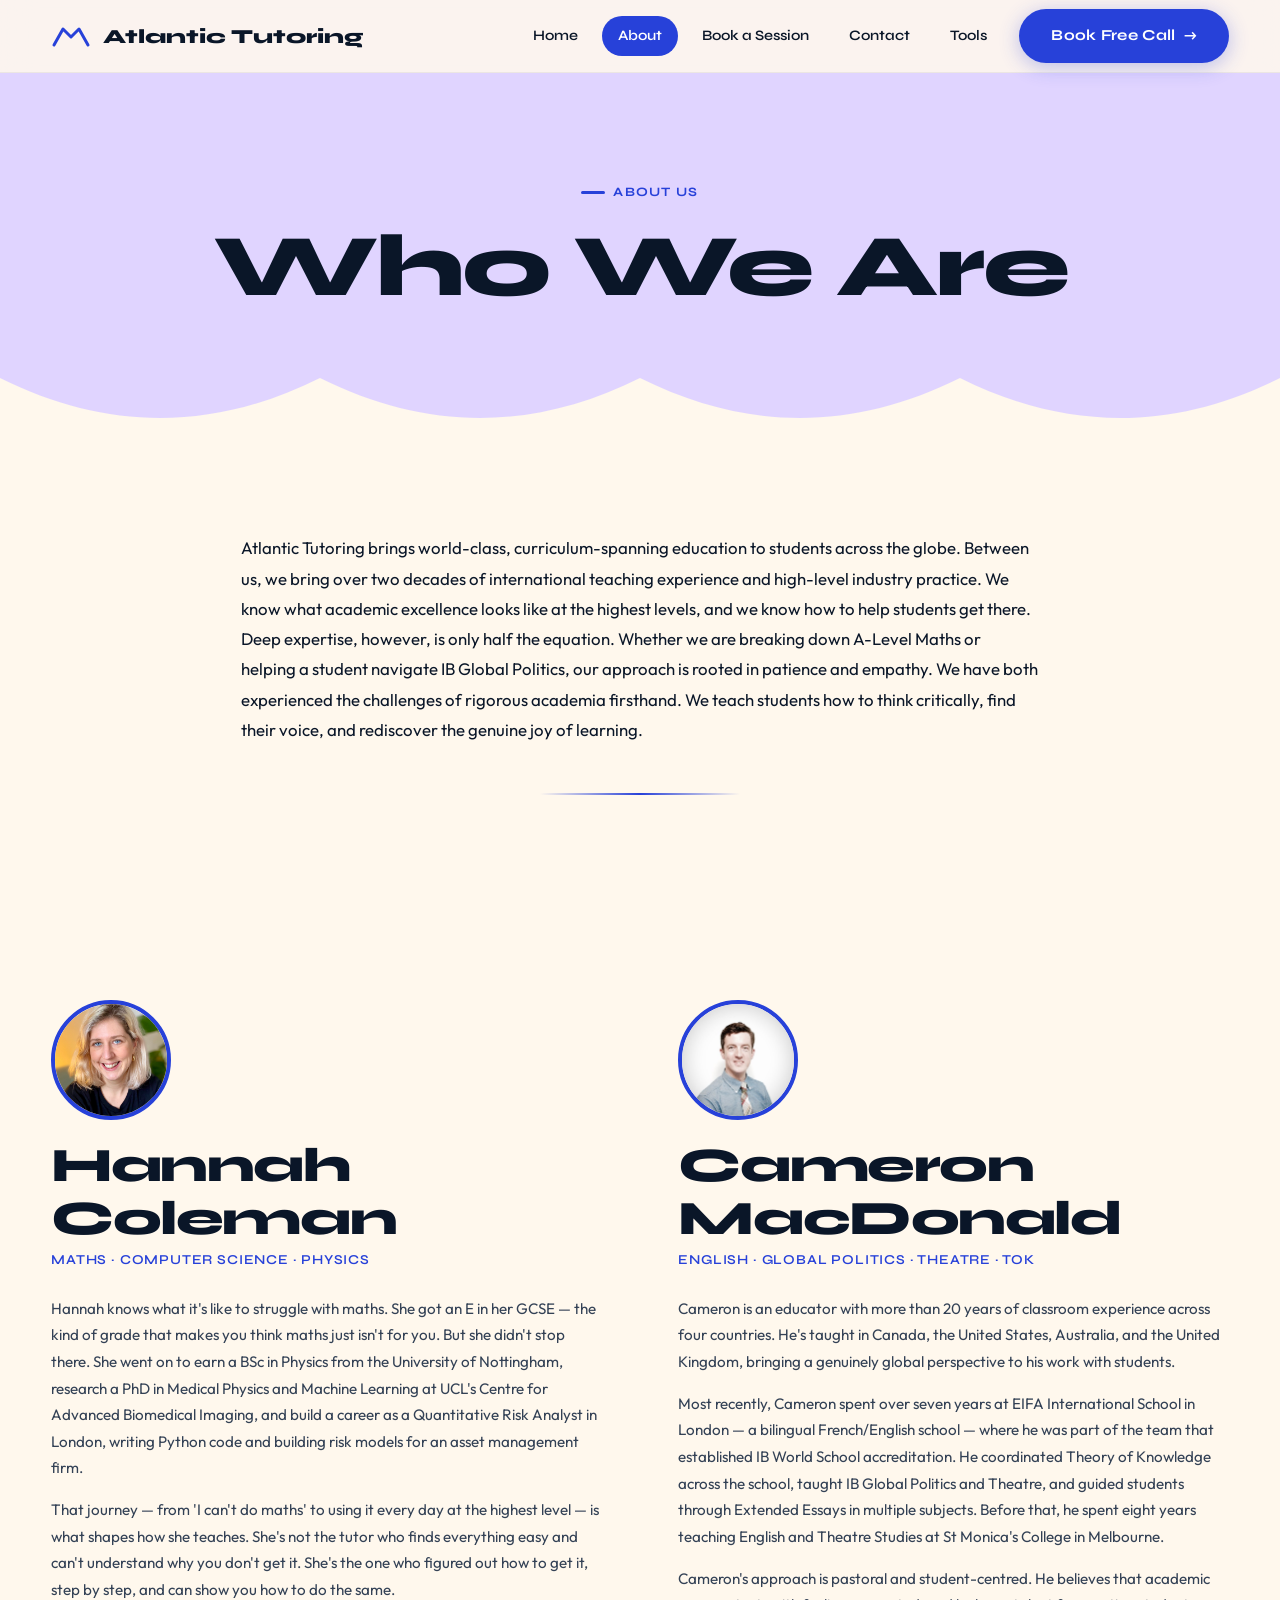
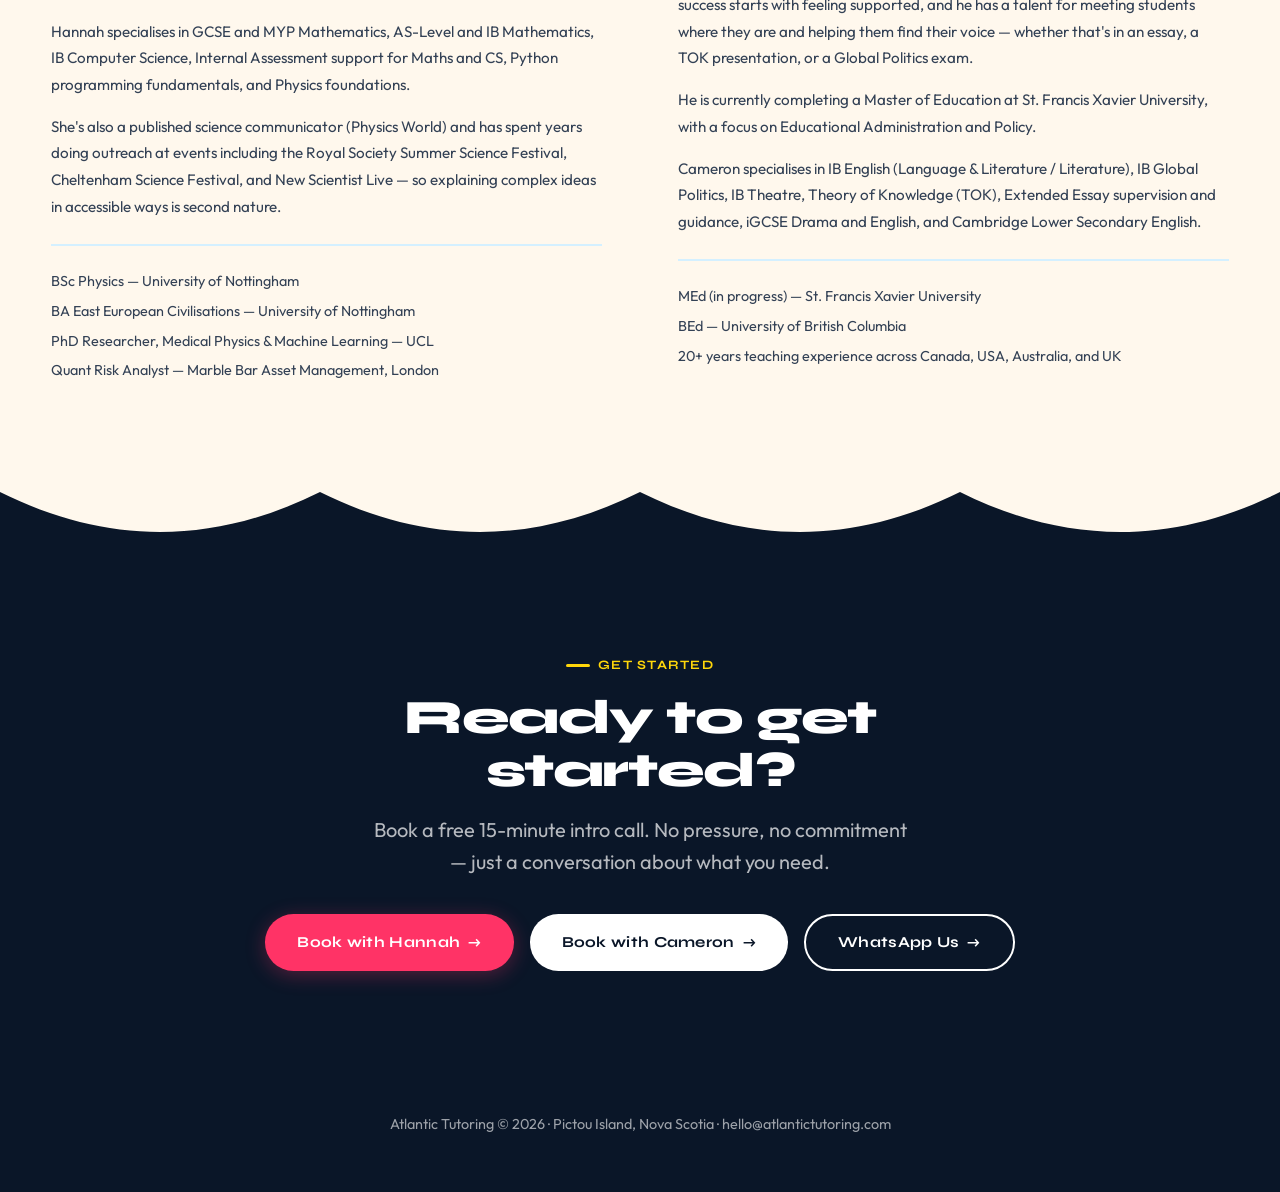
==== about.html @ c08fb4fa "Initial commit: Atlantic Tutoring website with fluid swoosh hero design" ====
<!DOCTYPE html>
<html lang="en">
<head>
    <meta charset="UTF-8">
    <meta name="viewport" content="width=device-width, initial-scale=1.0">
    <title>About Us - Atlantic Tutoring</title>
    <meta name="description" content="Learn about Hannah and Cameron, expert tutors in maths, sciences, humanities, and IB programmes.">
    <link rel="icon" type="image/svg+xml" href="img/favicon.svg">
    <link rel="preconnect" href="https://fonts.googleapis.com">
    <link href="https://fonts.googleapis.com/css2?family=Syne:wght@400;600;700;800&family=Outfit:wght@300;400;500;600&display=swap" rel="stylesheet">
    <link rel="stylesheet" href="css/style.css">
</head>
<body>

<!-- NAV -->
<nav class="site-nav">
    <div class="nav-inner">
        <a href="index.html" class="nav-logo">
            <svg width="40" height="24" viewBox="0 0 80 44" fill="none"><path d="M6 40 L24 8 L40 24 L56 8 L74 40" stroke="currentColor" stroke-width="6" stroke-linecap="round" stroke-linejoin="round" fill="none"/></svg>
            Atlantic Tutoring
        </a>
        <div class="nav-links">
            <a href="index.html" class="nav-link">Home</a>
            <a href="about.html" class="nav-link active">About</a>
            <a href="book.html" class="nav-link">Book a Session</a>
            <a href="contact.html" class="nav-link">Contact</a>
            <a href="tools.html" class="nav-link">Tools</a>
            <a href="book.html" class="btn btn-primary btn-arrow nav-cta">Book Free Call</a>
        </div>
    </div>
</nav>

<!-- PAGE HEADER -->
<header class="page-header bg-lavender">
    <span class="section-badge">About Us</span>
    <h1 class="h-display">Who We Are</h1>
</header>

<!-- SCALLOP -->
<div class="scallop-divider" style="background:var(--lavender);">
    <svg viewBox="0 0 1440 60" preserveAspectRatio="none"><path d="M0,0 C120,60 240,60 360,0 C480,60 600,60 720,0 C840,60 960,60 1080,0 C1200,60 1320,60 1440,0 L1440,60 L0,60 Z" fill="#FFF8ED"/></svg>
</div>

<!-- APPROACH TEXT -->
<section class="bg-cream section-pad">
    <div class="container-narrow reveal revealed">
        <div class="approach-text">
            <p>Atlantic Tutoring brings world-class, curriculum-spanning education to students across the globe. Between us, we bring over two decades of international teaching experience and high-level industry practice. We know what academic excellence looks like at the highest levels, and we know how to help students get there. Deep expertise, however, is only half the equation. Whether we are breaking down A-Level Maths or helping a student navigate IB Global Politics, our approach is rooted in patience and empathy. We have both experienced the challenges of rigorous academia firsthand. We teach students how to think critically, find their voice, and rediscover the genuine joy of learning.</p>
        </div>
        <div class="divider-line"></div>
    </div>
</section>

<!-- BIO GRID -->
<section class="bg-cream section-pad">
    <div class="container-wide">
        <div class="bio-grid">
            <!-- Hannah's Full Bio -->
            <div class="bio-section reveal revealed">
                <img src="img/hannah.jpg" alt="Hannah Coleman - STEM tutor with expertise in maths, computer science, and physics" class="bio-portrait">
                <h2 class="bio-name">Hannah Coleman</h2>
                <p class="bio-subjects">Maths · Computer Science · Physics</p>
                
                <div class="bio-content">
                    <p>Hannah knows what it's like to struggle with maths. She got an E in her GCSE — the kind of grade that makes you think maths just isn't for you. But she didn't stop there. She went on to earn a BSc in Physics from the University of Nottingham, research a PhD in Medical Physics and Machine Learning at UCL's Centre for Advanced Biomedical Imaging, and build a career as a Quantitative Risk Analyst in London, writing Python code and building risk models for an asset management firm.</p>
                    
                    <p>That journey — from 'I can't do maths' to using it every day at the highest level — is what shapes how she teaches. She's not the tutor who finds everything easy and can't understand why you don't get it. She's the one who figured out how to get it, step by step, and can show you how to do the same.</p>
                    
                    <p>Hannah specialises in GCSE and MYP Mathematics, AS-Level and IB Mathematics, IB Computer Science, Internal Assessment support for Maths and CS, Python programming fundamentals, and Physics foundations.</p>
                    
                    <p>She's also a published science communicator (Physics World) and has spent years doing outreach at events including the Royal Society Summer Science Festival, Cheltenham Science Festival, and New Scientist Live — so explaining complex ideas in accessible ways is second nature.</p>
                </div>
                
                <div class="qualifications">
                    <p>BSc Physics — University of Nottingham</p>
                    <p>BA East European Civilisations — University of Nottingham</p>
                    <p>PhD Researcher, Medical Physics & Machine Learning — UCL</p>
                    <p>Quant Risk Analyst — Marble Bar Asset Management, London</p>
                </div>
            </div>

            <!-- Cameron's Full Bio -->
            <div class="bio-section reveal revealed">
                <img src="img/cameron.jpg" alt="Cameron MacDonald - Humanities tutor specializing in English, global politics, and TOK" class="bio-portrait">
                <h2 class="bio-name">Cameron MacDonald</h2>
                <p class="bio-subjects">English · Global Politics · Theatre · TOK</p>
                
                <div class="bio-content">
                    <p>Cameron is an educator with more than 20 years of classroom experience across four countries. He's taught in Canada, the United States, Australia, and the United Kingdom, bringing a genuinely global perspective to his work with students.</p>
                    
                    <p>Most recently, Cameron spent over seven years at EIFA International School in London — a bilingual French/English school — where he was part of the team that established IB World School accreditation. He coordinated Theory of Knowledge across the school, taught IB Global Politics and Theatre, and guided students through Extended Essays in multiple subjects. Before that, he spent eight years teaching English and Theatre Studies at St Monica's College in Melbourne.</p>
                    
                    <p>Cameron's approach is pastoral and student-centred. He believes that academic success starts with feeling supported, and he has a talent for meeting students where they are and helping them find their voice — whether that's in an essay, a TOK presentation, or a Global Politics exam.</p>
                    
                    <p>He is currently completing a Master of Education at St. Francis Xavier University, with a focus on Educational Administration and Policy.</p>
                    
                    <p>Cameron specialises in IB English (Language & Literature / Literature), IB Global Politics, IB Theatre, Theory of Knowledge (TOK), Extended Essay supervision and guidance, iGCSE Drama and English, and Cambridge Lower Secondary English.</p>
                </div>
                
                <div class="qualifications">
                    <p>MEd (in progress) — St. Francis Xavier University</p>
                    <p>BEd — University of British Columbia</p>
                    <p>20+ years teaching experience across Canada, USA, Australia, and UK</p>
                </div>
            </div>
        </div>
    </div>
</section>

<!-- SCALLOP -->
<div class="scallop-divider" style="background:var(--cream);">
    <svg viewBox="0 0 1440 60" preserveAspectRatio="none"><path d="M0,0 C120,60 240,60 360,0 C480,60 600,60 720,0 C840,60 960,60 1080,0 C1200,60 1320,60 1440,0 L1440,60 L0,60 Z" fill="#0A1628"/></svg>
</div>

<!-- CTA -->
<section class="cta-block bg-navy">
    <div class="reveal revealed">
        <span class="section-badge">Get Started</span>
        <h2>Ready to get started?</h2>
        <p class="subtitle" style="color:rgba(255,255,255,0.7);">Book a free 15-minute intro call. No pressure, no commitment — just a conversation about what you need.</p>
        <div class="cta-buttons">
            <a href="book.html" class="btn btn-accent btn-arrow">Book with Hannah</a>
            <a href="book.html" class="btn btn-white btn-arrow">Book with Cameron</a>
            <a href="contact.html" class="btn btn-outline btn-arrow" style="color:var(--white);border-color:var(--white);">WhatsApp Us</a>
        </div>
    </div>
</section>

<!-- FOOTER -->
<footer class="site-footer">
    <p>Atlantic Tutoring &copy; 2026 · Pictou Island, Nova Scotia · hello@atlantictutoring.com</p>
</footer>

<script src="js/main.js"></script>
</body>
</html>
---- css/style.css ----
:root {
  --navy:#0A1628;--deep-blue:#162452;--electric:#2741D9;--ocean:#1B65A6;--cyan:#00B4D8;--sky:#7EC8E3;--ice:#D4F0FF;
  --pink:#FF3366;--yellow:#FFD60A;--lavender:#E0D4FF;--mint:#C2F5E9;
  --cream:#FFF8ED;--white:#FFFFFF;--text:#0A1628;--text-mid:#334155;--text-light:#64748B;
  --section-pad:clamp(60px,8vw,120px);--gutter:clamp(20px,4vw,60px);
  --ease-out:cubic-bezier(0.22,1,0.36,1);
}
*,*::before,*::after{margin:0;padding:0;box-sizing:border-box}
html{scroll-behavior:smooth}
body{font-family:'Outfit',system-ui,sans-serif;font-size:17px;line-height:1.65;color:var(--text);background:var(--cream);-webkit-font-smoothing:antialiased;overflow-x:hidden}
img{max-width:100%;height:auto;display:block}
a{color:inherit;text-decoration:none}
button{font:inherit;cursor:pointer;border:none;background:none}

h1,h2,h3,h4{font-family:'Syne',sans-serif;font-weight:800;line-height:1.1;letter-spacing:-0.03em;color:var(--text)}
.h-display{font-size:clamp(2.8rem,7vw,5.5rem)}
h1,.h1{font-size:clamp(2.2rem,5vw,4rem)}
h2,.h2{font-size:clamp(1.8rem,4vw,3rem)}
h3,.h3{font-size:clamp(1.3rem,2.5vw,1.8rem)}
p{margin-bottom:1em}
.subtitle{font-size:clamp(1rem,1.8vw,1.25rem);color:var(--text-mid);line-height:1.6}

.container-wide{width:100%;max-width:1400px;margin:0 auto;padding-left:var(--gutter);padding-right:var(--gutter)}
.container-narrow{width:100%;max-width:900px;margin:0 auto;padding-left:var(--gutter);padding-right:var(--gutter)}
.section-pad{padding-top:var(--section-pad);padding-bottom:var(--section-pad)}

.btn{display:inline-flex;align-items:center;gap:8px;padding:14px 32px;font-family:'Syne',sans-serif;font-weight:700;font-size:0.95rem;letter-spacing:0.02em;border-radius:50px;transition:all 0.35s var(--ease-out);text-decoration:none;white-space:nowrap}
.btn-primary{background:var(--electric);color:var(--white);box-shadow:0 4px 20px rgba(39,65,217,0.3)}
.btn-primary:hover{background:var(--deep-blue);transform:translateY(-2px);box-shadow:0 8px 30px rgba(39,65,217,0.4)}
.btn-accent{background:var(--pink);color:var(--white);box-shadow:0 4px 20px rgba(255,51,102,0.3)}
.btn-accent:hover{background:#e6004d;transform:translateY(-2px)}
.btn-outline{background:transparent;color:var(--electric);border:2.5px solid var(--electric)}
.btn-outline:hover{background:var(--electric);color:var(--white)}
.btn-dark{background:var(--navy);color:var(--white)}
.btn-white{background:var(--white);color:var(--navy)}
.btn-white:hover{background:var(--cream);transform:translateY(-2px)}
.btn-arrow::after{content:'→';transition:transform 0.3s var(--ease-out)}
.btn-arrow:hover::after{transform:translateX(4px)}

/* Nav */
.site-nav{position:fixed;top:0;left:0;right:0;z-index:1000;background:rgba(255,248,237,0.85);backdrop-filter:blur(16px);-webkit-backdrop-filter:blur(16px);border-bottom:1px solid rgba(10,22,40,0.06);transition:transform 0.4s var(--ease-out),box-shadow 0.3s}
.site-nav.nav-hidden{transform:translateY(-100%)}
.site-nav.nav-scrolled{box-shadow:0 4px 30px rgba(0,0,0,0.08)}
.nav-inner{display:flex;align-items:center;justify-content:space-between;height:72px;max-width:1400px;margin:0 auto;padding:0 var(--gutter)}
.nav-logo{display:flex;align-items:center;gap:12px;font-family:'Syne',sans-serif;font-weight:800;font-size:1.25rem;color:var(--navy)}
.nav-logo svg{color:var(--electric)}
.nav-links{display:flex;align-items:center;gap:8px}
.nav-link{font-family:'Syne',sans-serif;font-weight:600;font-size:0.9rem;padding:8px 16px;border-radius:50px;transition:all 0.25s;color:var(--navy)}
.nav-link:hover{background:var(--ice);color:var(--electric)}
.nav-link.active{background:var(--electric);color:var(--white)}
.nav-cta{margin-left:8px}
.hamburger{display:none;flex-direction:column;gap:5px;width:28px;padding:4px 0;z-index:1001}
.hamburger span{display:block;height:2.5px;background:var(--navy);border-radius:2px;transition:all 0.3s var(--ease-out);transform-origin:center}

/* Hero */
.hero{position:relative;min-height:100vh;display:flex;align-items:center;padding-top:72px;overflow:hidden}
.hero-bg{position:absolute;inset:0;background:var(--cream);z-index:0}
.hero-content{position:relative;z-index:1;display:grid;grid-template-columns:1fr 1fr;gap:clamp(40px,6vw,100px);align-items:center;width:100%;max-width:1400px;margin:0 auto;padding:var(--section-pad) var(--gutter)}
.hero-text h1{margin-bottom:24px}
.hero-text .subtitle{margin-bottom:36px;max-width:540px}
.hero-buttons{display:flex;gap:16px;flex-wrap:wrap}
.hero-visual{position:relative;display:flex;align-items:center;justify-content:center;min-height:400px}
.hero-carton{position:relative;z-index:5;color:var(--navy);filter:drop-shadow(0 20px 50px rgba(10,22,40,0.2));width:clamp(180px,18vw,260px);height:auto}
/* ---- Fluid Swoosh ---- */
.fluid-swoosh {
  position: absolute;
  inset: 0;
  z-index: 1;
  overflow: visible;
  width: 100%;
  height: 100%;
}

.fluid-swoosh svg {
  width: 100%;
  height: 100%;
  position: absolute;
  top: 0;
  left: 0;
}

/* Noise texture overlay for tactile, printed feel */
.fluid-swoosh::after {
  content: '';
  position: absolute;
  inset: 0;
  background: url("data:image/svg+xml,%3Csvg viewBox='0 0 256 256' xmlns='http://www.w3.org/2000/svg'%3E%3Cfilter id='n'%3E%3CfeTurbulence type='fractalNoise' baseFrequency='0.9' numOctaves='4' stitchTiles='stitch'/%3E%3C/filter%3E%3Crect width='100%25' height='100%25' filter='url(%23n)' opacity='0.04'/%3E%3C/svg%3E");
  background-size: 200px;
  pointer-events: none;
  z-index: 2;
  mix-blend-mode: overlay;
}

/* Gentle undulating animations for each ribbon layer */
@keyframes ribbon-drift {
  0%, 100% { transform: translateY(0) rotate(0deg); }
  50%      { transform: translateY(-8px) rotate(0.5deg); }
}

@keyframes ribbon-drift-2 {
  0%, 100% { transform: translateY(0) rotate(0deg); }
  50%      { transform: translateY(6px) rotate(-0.3deg); }
}

@keyframes ribbon-drift-3 {
  0%, 100% { transform: translateY(0) scaleX(1); }
  50%      { transform: translateY(-5px) scaleX(1.01); }
}

.ribbon-layer-1 { animation: ribbon-drift 7s ease-in-out infinite; transform-origin: center; }
.ribbon-layer-2 { animation: ribbon-drift-2 9s ease-in-out infinite; transform-origin: center; }
.ribbon-layer-3 { animation: ribbon-drift-3 6s ease-in-out -2s infinite; transform-origin: center; }
.ribbon-layer-4 { animation: ribbon-drift 11s ease-in-out -3s infinite; transform-origin: center; }

/* Marquee */
.marquee{overflow:hidden;white-space:nowrap;padding:20px 0;border-top:3px solid var(--navy);border-bottom:3px solid var(--navy)}
.marquee-track{display:inline-flex;animation:marquee-scroll 37.5s linear infinite}
.marquee-item{display:inline-flex;align-items:center;gap:24px;padding:0 24px;font-family:'Syne',sans-serif;font-weight:800;font-size:clamp(1rem,2vw,1.4rem);text-transform:uppercase;letter-spacing:0.05em;color:var(--navy)}
.marquee-dot{width:10px;height:10px;border-radius:50%;background:var(--pink);flex-shrink:0}
.marquee-star{font-size:1.2em;color:var(--yellow);flex-shrink:0}
@keyframes marquee-scroll{0%{transform:translateX(0)}100%{transform:translateX(-50%)}}
.marquee--blue{background:var(--electric);border-color:var(--electric)}
.marquee--blue .marquee-item{color:var(--white)}
.marquee--blue .marquee-dot{background:var(--yellow)}
.marquee--pink{background:var(--pink);border-color:var(--pink)}
.marquee--pink .marquee-item{color:var(--white)}
.marquee--pink .marquee-dot{background:var(--yellow)}

/* Backgrounds */
.bg-cream{background:var(--cream)}.bg-white{background:var(--white)}
.bg-navy{background:var(--navy);color:var(--white)}.bg-electric{background:var(--electric);color:var(--white)}
.bg-pink{background:var(--pink);color:var(--white)}.bg-yellow{background:var(--yellow);color:var(--navy)}
.bg-ice{background:var(--ice);color:var(--navy)}.bg-lavender{background:var(--lavender);color:var(--navy)}
.bg-mint{background:var(--mint);color:var(--navy)}
.bg-navy h1,.bg-navy h2,.bg-navy h3,.bg-electric h1,.bg-electric h2,.bg-electric h3,.bg-pink h1,.bg-pink h2,.bg-pink h3{color:var(--white)}
.bg-yellow h1,.bg-yellow h2,.bg-yellow h3{color:var(--navy)}

/* Scallop Divider */
.scallop-divider{width:100%;line-height:0;overflow:hidden}
.scallop-divider svg{width:100%;display:block}

/* Section Badge */
.section-badge{display:inline-flex;align-items:center;gap:8px;font-family:'Syne',sans-serif;font-weight:700;font-size:0.8rem;text-transform:uppercase;letter-spacing:0.1em;color:var(--electric);margin-bottom:16px}
.section-badge::before{content:'';display:inline-block;width:24px;height:3px;background:var(--electric);border-radius:2px}
.bg-navy .section-badge,.bg-electric .section-badge{color:var(--yellow)}
.bg-navy .section-badge::before,.bg-electric .section-badge::before{background:var(--yellow)}
.bg-pink .section-badge{color:var(--yellow)}.bg-pink .section-badge::before{background:var(--yellow)}
.bg-yellow .section-badge{color:var(--navy)}

/* Services */
.services-grid{display:grid;grid-template-columns:repeat(3,1fr);gap:0}
.service-card{padding:clamp(32px,4vw,56px);display:flex;flex-direction:column;align-items:flex-start;transition:transform 0.3s var(--ease-out);position:relative}
.service-card:not(:last-child){border-right:2px solid rgba(10,22,40,0.08)}
.service-icon{width:64px;height:64px;border-radius:16px;display:flex;align-items:center;justify-content:center;margin-bottom:24px;font-size:28px}
.service-icon--blue{background:var(--electric);color:var(--white)}
.service-icon--pink{background:var(--pink);color:var(--white)}
.service-icon--yellow{background:var(--yellow);color:var(--navy)}
.service-card h3{margin-bottom:12px}
.service-card p{color:var(--text-mid);font-size:0.95rem}

/* Tutors */
.tutors-grid{display:grid;grid-template-columns:1fr 1fr;gap:clamp(24px,4vw,48px)}
.tutor-card{background:var(--white);border-radius:24px;padding:clamp(32px,4vw,48px);box-shadow:0 4px 30px rgba(0,0,0,0.06);transition:transform 0.4s var(--ease-out),box-shadow 0.4s var(--ease-out);display:flex;flex-direction:column}
.tutor-card:hover{transform:translateY(-6px);box-shadow:0 12px 50px rgba(0,0,0,0.1)}
.tutor-card-header{display:flex;align-items:center;gap:20px;margin-bottom:20px}
.tutor-portrait{width:80px;height:80px;border-radius:50%;object-fit:cover;border:3px solid var(--electric);background:var(--ice);flex-shrink:0}
.tutor-card-header h3{margin-bottom:4px}
.tutor-subjects{font-family:'Syne',sans-serif;font-weight:600;font-size:0.8rem;text-transform:uppercase;letter-spacing:0.06em;color:var(--electric)}
.tutor-card p{color:var(--text-mid);font-size:0.95rem;flex-grow:1}
.tutor-stats{display:grid;grid-template-columns:1fr 1fr;gap:16px;margin-top:24px;padding-top:24px;border-top:2px solid var(--ice)}
.stat-number{font-family:'Syne',sans-serif;font-weight:800;font-size:1.8rem;color:var(--electric);line-height:1;margin-bottom:4px;display:block}
.stat-label{font-size:0.8rem;color:var(--text-light)}

/* Testimonials */
.testimonials-track{display:flex;gap:24px;overflow-x:auto;scroll-snap-type:x mandatory;-webkit-overflow-scrolling:touch;scrollbar-width:none;padding:12px 0}
.testimonials-track::-webkit-scrollbar{display:none}
.testimonial-card{flex:0 0 min(400px,85vw);scroll-snap-align:start;background:var(--white);border-radius:20px;padding:clamp(28px,4vw,40px);box-shadow:0 4px 24px rgba(0,0,0,0.06);display:flex;flex-direction:column}
.testimonial-quote-mark{font-family:'Syne',sans-serif;font-size:3rem;font-weight:800;line-height:1;color:var(--pink);margin-bottom:12px}
.testimonial-card blockquote{font-family:'Syne',sans-serif;font-weight:700;font-size:1.1rem;line-height:1.4;flex-grow:1;margin-bottom:16px}
.testimonial-author{font-size:0.9rem;color:var(--text-light);font-weight:500}

/* CTA */
.cta-block{text-align:center;padding:var(--section-pad) var(--gutter)}
.cta-block h2{max-width:700px;margin:0 auto 16px}
.cta-block .subtitle{max-width:540px;margin:0 auto 36px}
.cta-buttons{display:flex;gap:16px;justify-content:center;flex-wrap:wrap}

/* Footer */
.site-footer{background:var(--navy);color:rgba(255,255,255,0.6);text-align:center;padding:40px var(--gutter);font-size:0.9rem}
.site-footer a{color:rgba(255,255,255,0.8);text-decoration:underline;text-underline-offset:3px}

/* Reveal */
.reveal{opacity:0;transform:translateY(40px);transition:opacity 0.8s var(--ease-out),transform 0.8s var(--ease-out)}
.reveal.revealed{opacity:1;transform:translateY(0)}
.reveal-delay-1{transition-delay:0.1s}.reveal-delay-2{transition-delay:0.2s}

.divider-line{height:2px;background:linear-gradient(90deg,transparent,var(--electric),transparent);max-width:200px;margin:0 auto}

/* Page header */
.page-header{text-align:center;padding-top:calc(72px + var(--section-pad));padding-bottom:calc(var(--section-pad)*0.6);padding-left:var(--gutter);padding-right:var(--gutter)}

/* About page */
.approach-text{max-width:800px;margin:0 auto 48px;font-size:1.05rem;line-height:1.8}
.bio-grid{display:grid;grid-template-columns:1fr 1fr;gap:clamp(40px,6vw,80px)}
.bio-portrait{width:120px;height:120px;border-radius:50%;object-fit:cover;border:4px solid var(--electric);background:var(--ice);margin-bottom:20px}
.bio-name{margin-bottom:4px}
.bio-subjects{font-family:'Syne',sans-serif;font-weight:600;font-size:0.85rem;text-transform:uppercase;letter-spacing:0.06em;color:var(--electric);margin-bottom:24px}
.bio-content p{font-size:0.95rem;color:var(--text-mid);line-height:1.75}
.qualifications{margin-top:24px;padding-top:24px;border-top:2px solid var(--ice)}
.qualifications p{font-size:0.9rem;margin-bottom:6px;color:var(--text-mid)}

/* Booking */
.booking-intro{text-align:center;max-width:640px;margin:0 auto 24px}
.how-it-works{text-align:center;max-width:640px;margin:0 auto 48px;font-weight:500}
.booking-grid{display:grid;grid-template-columns:1fr 1fr;gap:clamp(24px,4vw,48px);max-width:800px;margin:0 auto 48px}
.booking-card{background:var(--white);border-radius:24px;padding:clamp(32px,4vw,48px);text-align:center;box-shadow:0 4px 24px rgba(0,0,0,0.06);display:flex;flex-direction:column;align-items:center}
.booking-card h3{margin-bottom:8px}
.booking-subjects-label{font-size:0.9rem;color:var(--text-light);margin-bottom:28px}
.booking-card .btn{margin-top:auto}
.fallback-text{text-align:center;color:var(--text-light);font-size:0.95rem}

/* Contact */
.contact-grid{display:grid;grid-template-columns:1fr 1fr;gap:clamp(24px,4vw,48px);max-width:600px;margin:0 auto 48px}
.contact-method{background:var(--white);border-radius:20px;padding:clamp(28px,4vw,40px);text-align:center;box-shadow:0 4px 24px rgba(0,0,0,0.06)}
.contact-method h3{margin-bottom:8px}
.contact-method p{color:var(--text-light);margin-bottom:20px}
.contact-form-wrapper{max-width:560px;margin:0 auto}
.contact-form-wrapper h3{text-align:center;margin-bottom:8px}
.form-subtitle{text-align:center;color:var(--text-light);margin-bottom:32px}
.form-group{margin-bottom:20px}
.form-label{display:block;margin-bottom:6px;font-weight:500;font-size:0.9rem}
.form-input,.form-select,.form-textarea{width:100%;padding:14px 18px;border:2px solid var(--ice);border-radius:12px;background:var(--white);font-family:'Outfit',sans-serif;font-size:0.95rem;transition:border-color 0.2s,box-shadow 0.2s}
.form-input:focus,.form-select:focus,.form-textarea:focus{outline:none;border-color:var(--electric);box-shadow:0 0 0 4px rgba(39,65,217,0.1)}
.form-textarea{min-height:120px;resize:vertical}

/* Tools */
.tools-content{text-align:center;max-width:560px;margin:0 auto}
.email-capture-form{display:flex;gap:12px;margin-top:32px;max-width:420px;margin-left:auto;margin-right:auto}
.email-capture-form input[type="email"]{flex:1;padding:14px 18px;border:2px solid var(--ice);border-radius:50px;font-family:'Outfit',sans-serif;font-size:0.95rem}

/* Responsive */
@media(max-width:900px){
  .hero-content{grid-template-columns:1fr;text-align:center}
  .hero-text .subtitle{margin-left:auto;margin-right:auto}
  .hero-buttons{justify-content:center}
  .hero-visual{min-height:300px}
  .services-grid{grid-template-columns:1fr}
  .service-card:not(:last-child){border-right:none;border-bottom:2px solid rgba(10,22,40,0.08)}
  .tutors-grid,.bio-grid,.booking-grid,.contact-grid{grid-template-columns:1fr}
}
@media(max-width:640px){
  .hamburger{display:flex}
  .nav-links{display:none}
  .hero-visual{min-height:240px}
  .cta-buttons{flex-direction:column;align-items:center}
  .email-capture-form{flex-direction:column}
  .email-capture-form input[type="email"],.email-capture-form .btn{width:100%}
}
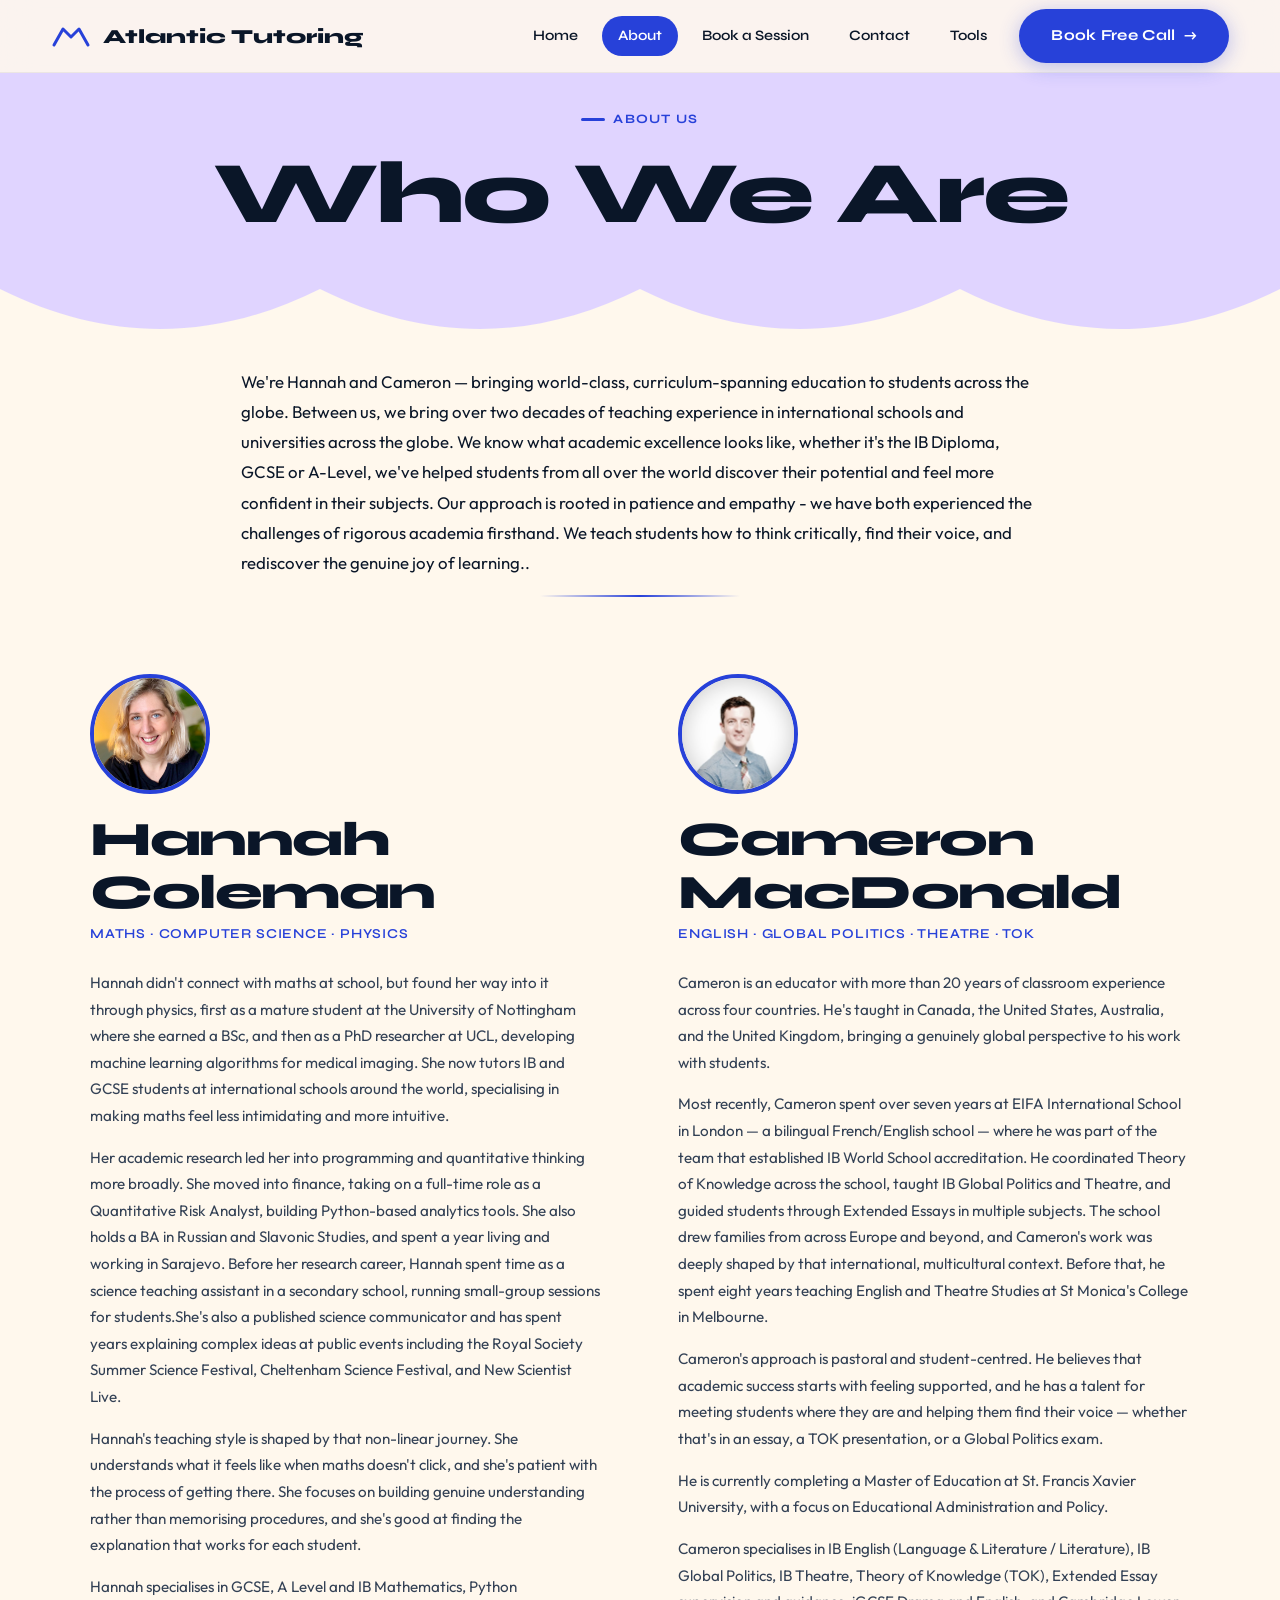
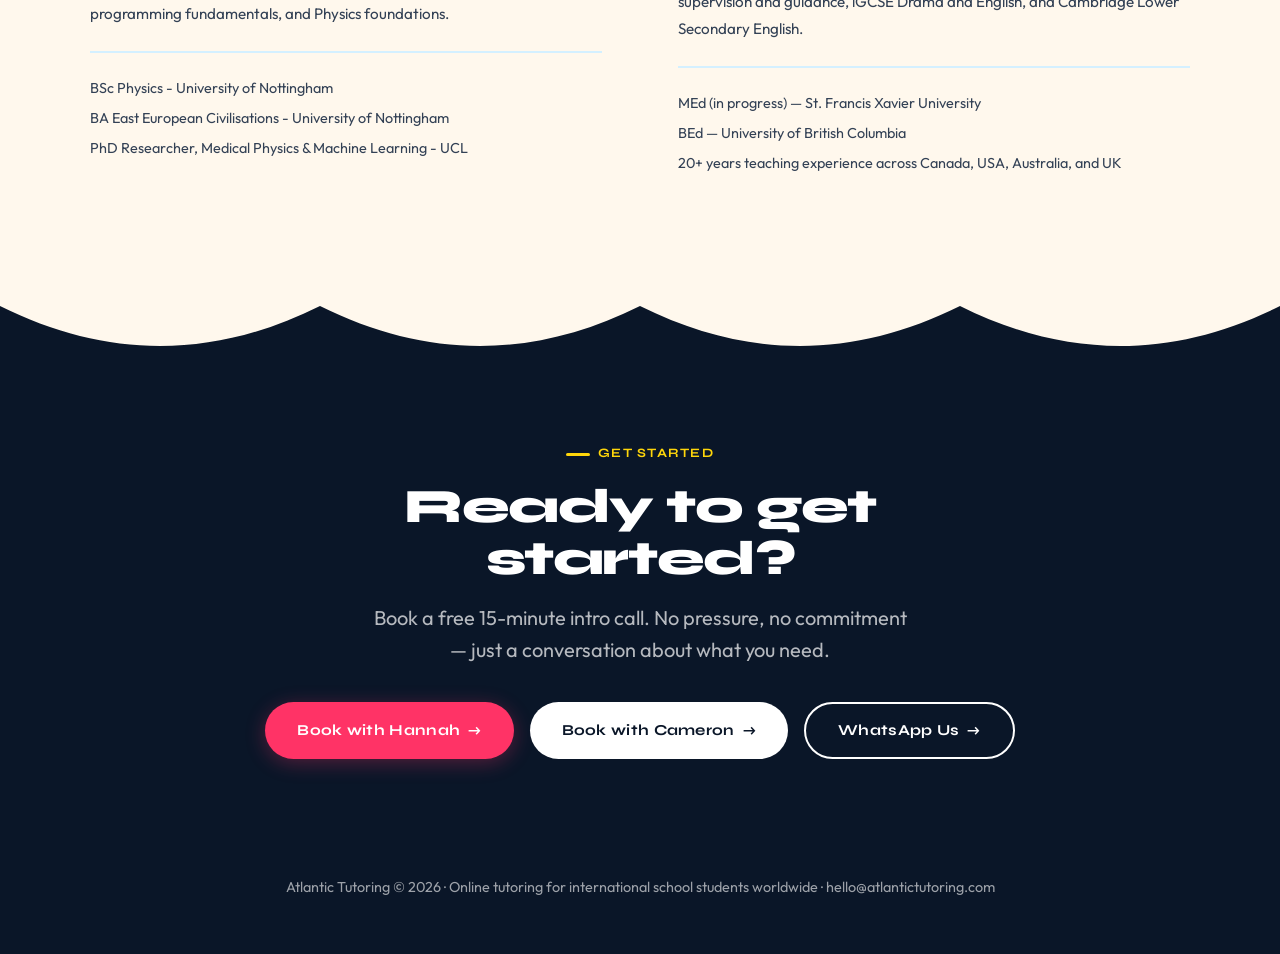
==== commit ef1aac43: "SEO optimization and Cal.com integration - Complete SEO overhaul across all pages - Added structured" ====
--- a/about.html
+++ b/about.html
@@ -3,12 +3,71 @@
 <head>
     <meta charset="UTF-8">
     <meta name="viewport" content="width=device-width, initial-scale=1.0">
-    <title>About Us - Atlantic Tutoring</title>
-    <meta name="description" content="Learn about Hannah and Cameron, expert tutors in maths, sciences, humanities, and IB programmes.">
+
+    <title>Meet Your Tutors — IB, GCSE & A-Level Specialists | Atlantic Tutoring</title>
+    <meta name="description" content="Hannah (maths, physics, CS) and Cameron (English, Global Politics, TOK, Theatre) — two friendly, experienced tutors for international school students worldwide.">
+
+    <link rel="canonical" href="https://atlantictutoring.com/about.html">
+
+    <meta property="og:title" content="Meet Your Tutors | Atlantic Tutoring">
+    <meta property="og:description" content="Two experienced, friendly tutors for IB, GCSE, and A-Level students at international schools.">
+    <meta property="og:type" content="website">
+    <meta property="og:url" content="https://atlantictutoring.com/about.html">
+    <meta property="og:image" content="https://atlantictutoring.com/img/og-image.jpg">
+    <meta property="og:site_name" content="Atlantic Tutoring">
+
     <link rel="icon" type="image/svg+xml" href="img/favicon.svg">
+    <link rel="alternate" hreflang="x-default" href="https://atlantictutoring.com/" />
     <link rel="preconnect" href="https://fonts.googleapis.com">
     <link href="https://fonts.googleapis.com/css2?family=Syne:wght@400;600;700;800&family=Outfit:wght@300;400;500;600&display=swap" rel="stylesheet">
     <link rel="stylesheet" href="css/style.css">
+
+    <script type="application/ld+json">
+    {
+      "@context": "https://schema.org",
+      "@graph": [
+        {
+          "@type": "Person",
+          "name": "Hannah Coleman",
+          "jobTitle": "STEM Tutor & Co-Founder",
+          "worksFor": {
+            "@type": "EducationalOrganization",
+            "name": "Atlantic Tutoring",
+            "url": "https://atlantictutoring.com"
+          },
+          "description": "Online maths, physics, and computer science tutor for IB, GCSE, and A-Level students. BSc Physics (Nottingham), PhD researcher in Medical Physics and Machine Learning (UCL), former Quantitative Risk Analyst.",
+          "knowsAbout": ["IB Mathematics", "GCSE Mathematics", "A-Level Physics", "Python Programming", "IB Computer Science", "IB Internal Assessment"],
+          "alumniOf": [
+            {"@type": "CollegeOrUniversity", "name": "University of Nottingham"},
+            {"@type": "CollegeOrUniversity", "name": "University College London"}
+          ],
+          "hasCredential": [
+            {"@type": "EducationalOccupationalCredential", "credentialCategory": "degree", "name": "BSc Physics, University of Nottingham"},
+            {"@type": "EducationalOccupationalCredential", "credentialCategory": "degree", "name": "BA East European Civilisations, University of Nottingham"}
+          ]
+        },
+        {
+          "@type": "Person",
+          "name": "Cameron MacDonald",
+          "jobTitle": "Humanities Tutor & Co-Founder",
+          "worksFor": {
+            "@type": "EducationalOrganization",
+            "name": "Atlantic Tutoring",
+            "url": "https://atlantictutoring.com"
+          },
+          "description": "Online English, Global Politics, Theatre, and TOK tutor for IB and iGCSE students. 20+ years teaching across Canada, USA, Australia, and the UK. Former IB TOK Coordinator at EIFA International School, London.",
+          "knowsAbout": ["IB English Literature", "IB Language and Literature", "IB Global Politics", "IB Theatre", "Theory of Knowledge", "IB Extended Essay", "iGCSE English", "iGCSE Drama"],
+          "alumniOf": [
+            {"@type": "CollegeOrUniversity", "name": "University of British Columbia"}
+          ],
+          "hasCredential": [
+            {"@type": "EducationalOccupationalCredential", "credentialCategory": "degree", "name": "BEd, University of British Columbia"},
+            {"@type": "EducationalOccupationalCredential", "credentialCategory": "degree", "name": "MEd (in progress), St. Francis Xavier University"}
+          ]
+        }
+      ]
+    }
+    </script>
 </head>
 <body>
 
@@ -42,53 +101,52 @@
 </div>
 
 <!-- APPROACH TEXT -->
-<section class="bg-cream section-pad">
+<section class="bg-cream section-pad" style="padding-top: clamp(16px, 2vw, 32px);">
     <div class="container-narrow reveal revealed">
         <div class="approach-text">
-            <p>Atlantic Tutoring brings world-class, curriculum-spanning education to students across the globe. Between us, we bring over two decades of international teaching experience and high-level industry practice. We know what academic excellence looks like at the highest levels, and we know how to help students get there. Deep expertise, however, is only half the equation. Whether we are breaking down A-Level Maths or helping a student navigate IB Global Politics, our approach is rooted in patience and empathy. We have both experienced the challenges of rigorous academia firsthand. We teach students how to think critically, find their voice, and rediscover the genuine joy of learning.</p>
+            <p>We're Hannah and Cameron — bringing world-class, curriculum-spanning education to students across the globe. Between us, we bring over two decades of teaching experience in international schools and universities across the globe. We know what academic excellence looks like, whether it's the IB Diploma, GCSE or A-Level, we've helped students from all over the world discover their potential and feel more confident in their subjects. Our approach is rooted in patience and empathy - we have both experienced the challenges of rigorous academia firsthand. We teach students how to think critically, find their voice, and rediscover the genuine joy of learning..</p>
         </div>
         <div class="divider-line"></div>
     </div>
 </section>
 
 <!-- BIO GRID -->
-<section class="bg-cream section-pad">
+<section class="bg-cream section-pad" style="padding-top:0;">
     <div class="container-wide">
         <div class="bio-grid">
             <!-- Hannah's Full Bio -->
-            <div class="bio-section reveal revealed">
-                <img src="img/hannah.jpg" alt="Hannah Coleman - STEM tutor with expertise in maths, computer science, and physics" class="bio-portrait">
+            <div class="bio-section reveal revealed" id="hannah">
+                <img src="img/hannah.jpg" alt="Hannah Coleman — online IB and GCSE maths tutor" class="bio-portrait">
                 <h2 class="bio-name">Hannah Coleman</h2>
                 <p class="bio-subjects">Maths · Computer Science · Physics</p>
                 
                 <div class="bio-content">
-                    <p>Hannah knows what it's like to struggle with maths. She got an E in her GCSE — the kind of grade that makes you think maths just isn't for you. But she didn't stop there. She went on to earn a BSc in Physics from the University of Nottingham, research a PhD in Medical Physics and Machine Learning at UCL's Centre for Advanced Biomedical Imaging, and build a career as a Quantitative Risk Analyst in London, writing Python code and building risk models for an asset management firm.</p>
-                    
-                    <p>That journey — from 'I can't do maths' to using it every day at the highest level — is what shapes how she teaches. She's not the tutor who finds everything easy and can't understand why you don't get it. She's the one who figured out how to get it, step by step, and can show you how to do the same.</p>
-                    
-                    <p>Hannah specialises in GCSE and MYP Mathematics, AS-Level and IB Mathematics, IB Computer Science, Internal Assessment support for Maths and CS, Python programming fundamentals, and Physics foundations.</p>
-                    
-                    <p>She's also a published science communicator (Physics World) and has spent years doing outreach at events including the Royal Society Summer Science Festival, Cheltenham Science Festival, and New Scientist Live — so explaining complex ideas in accessible ways is second nature.</p>
+                    <p>Hannah didn't connect with maths at school, but found her way into it through physics, first as a mature student at the University of Nottingham where she earned a BSc, and then as a PhD researcher at UCL, developing machine learning algorithms for medical imaging. She now tutors IB and GCSE students at international schools around the world, specialising in making maths feel less intimidating and more intuitive.</p>
+
+                    <p>Her academic research led her into programming and quantitative thinking more broadly. She moved into finance, taking on a full-time role as a Quantitative Risk Analyst, building Python-based analytics tools. She also holds a BA in Russian and Slavonic Studies, and spent a year living and working in Sarajevo. Before her research career, Hannah spent time as a science teaching assistant in a secondary school, running small-group sessions for students.She's also a published science communicator and has spent years explaining complex ideas at public events including the Royal Society Summer Science Festival, Cheltenham Science Festival, and New Scientist Live.</p>
+
+                    <p>Hannah's teaching style is shaped by that non-linear journey. She understands what it feels like when maths doesn't click, and she's patient with the process of getting there. She focuses on building genuine understanding rather than memorising procedures, and she's good at finding the explanation that works for each student.</p>
+
+                    <p>Hannah specialises in GCSE, A Level and IB Mathematics, Python programming fundamentals, and Physics foundations.</p>
                 </div>
                 
                 <div class="qualifications">
-                    <p>BSc Physics — University of Nottingham</p>
-                    <p>BA East European Civilisations — University of Nottingham</p>
-                    <p>PhD Researcher, Medical Physics & Machine Learning — UCL</p>
-                    <p>Quant Risk Analyst — Marble Bar Asset Management, London</p>
+                    <p>BSc Physics - University of Nottingham</p>
+                    <p>BA East European Civilisations - University of Nottingham</p>
+                    <p>PhD Researcher, Medical Physics & Machine Learning - UCL</p>
                 </div>
             </div>
 
             <!-- Cameron's Full Bio -->
-            <div class="bio-section reveal revealed">
-                <img src="img/cameron.jpg" alt="Cameron MacDonald - Humanities tutor specializing in English, global politics, and TOK" class="bio-portrait">
+            <div class="bio-section reveal revealed" id="cameron">
+                <img src="img/cameron.jpg" alt="Cameron MacDonald — online IB English, Global Politics, and TOK tutor" class="bio-portrait">
                 <h2 class="bio-name">Cameron MacDonald</h2>
                 <p class="bio-subjects">English · Global Politics · Theatre · TOK</p>
                 
                 <div class="bio-content">
                     <p>Cameron is an educator with more than 20 years of classroom experience across four countries. He's taught in Canada, the United States, Australia, and the United Kingdom, bringing a genuinely global perspective to his work with students.</p>
                     
-                    <p>Most recently, Cameron spent over seven years at EIFA International School in London — a bilingual French/English school — where he was part of the team that established IB World School accreditation. He coordinated Theory of Knowledge across the school, taught IB Global Politics and Theatre, and guided students through Extended Essays in multiple subjects. Before that, he spent eight years teaching English and Theatre Studies at St Monica's College in Melbourne.</p>
+                    <p>Most recently, Cameron spent over seven years at EIFA International School in London — a bilingual French/English school — where he was part of the team that established IB World School accreditation. He coordinated Theory of Knowledge across the school, taught IB Global Politics and Theatre, and guided students through Extended Essays in multiple subjects. The school drew families from across Europe and beyond, and Cameron's work was deeply shaped by that international, multicultural context. Before that, he spent eight years teaching English and Theatre Studies at St Monica's College in Melbourne.</p>
                     
                     <p>Cameron's approach is pastoral and student-centred. He believes that academic success starts with feeling supported, and he has a talent for meeting students where they are and helping them find their voice — whether that's in an essay, a TOK presentation, or a Global Politics exam.</p>
                     
@@ -128,7 +186,7 @@
 
 <!-- FOOTER -->
 <footer class="site-footer">
-    <p>Atlantic Tutoring &copy; 2026 · Pictou Island, Nova Scotia · hello@atlantictutoring.com</p>
+    <p>Atlantic Tutoring &copy; 2026 · Online tutoring for international school students worldwide · hello@atlantictutoring.com</p>
 </footer>
 
 <script src="js/main.js"></script>
--- a/css/style.css
+++ b/css/style.css
@@ -2,7 +2,7 @@
   --navy:#0A1628;--deep-blue:#162452;--electric:#2741D9;--ocean:#1B65A6;--cyan:#00B4D8;--sky:#7EC8E3;--ice:#D4F0FF;
   --pink:#FF3366;--yellow:#FFD60A;--lavender:#E0D4FF;--mint:#C2F5E9;
   --cream:#FFF8ED;--white:#FFFFFF;--text:#0A1628;--text-mid:#334155;--text-light:#64748B;
-  --section-pad:clamp(60px,8vw,120px);--gutter:clamp(20px,4vw,60px);
+  --section-pad:clamp(40px,6vw,80px);--gutter:clamp(20px,4vw,60px);
   --ease-out:cubic-bezier(0.22,1,0.36,1);
 }
 *,*::before,*::after{margin:0;padding:0;box-sizing:border-box}
@@ -136,7 +136,7 @@
 .bg-yellow h1,.bg-yellow h2,.bg-yellow h3{color:var(--navy)}
 
 /* Scallop Divider */
-.scallop-divider{width:100%;line-height:0;overflow:hidden}
+.scallop-divider{width:100%;line-height:0;overflow:hidden;margin-bottom:-1px}
 .scallop-divider svg{width:100%;display:block}
 
 /* Section Badge */
@@ -197,11 +197,12 @@
 .divider-line{height:2px;background:linear-gradient(90deg,transparent,var(--electric),transparent);max-width:200px;margin:0 auto}
 
 /* Page header */
-.page-header{text-align:center;padding-top:calc(72px + var(--section-pad));padding-bottom:calc(var(--section-pad)*0.6);padding-left:var(--gutter);padding-right:var(--gutter)}
+.page-header{text-align:center;padding-top:calc(24px + var(--section-pad));padding-bottom:calc(var(--section-pad)*0.6);padding-left:var(--gutter);padding-right:var(--gutter)}
 
 /* About page */
-.approach-text{max-width:800px;margin:0 auto 48px;font-size:1.05rem;line-height:1.8}
-.bio-grid{display:grid;grid-template-columns:1fr 1fr;gap:clamp(40px,6vw,80px)}
+.approach-text{max-width:800px;margin:0 auto;font-size:1.05rem;line-height:1.8}
+.bio-grid{display:grid;grid-template-columns:1fr 1fr;gap:clamp(40px,6vw,80px);max-width:1100px;margin:0 auto}
+.bio-section{padding-bottom:48px}
 .bio-portrait{width:120px;height:120px;border-radius:50%;object-fit:cover;border:4px solid var(--electric);background:var(--ice);margin-bottom:20px}
 .bio-name{margin-bottom:4px}
 .bio-subjects{font-family:'Syne',sans-serif;font-weight:600;font-size:0.85rem;text-transform:uppercase;letter-spacing:0.06em;color:var(--electric);margin-bottom:24px}
@@ -220,8 +221,8 @@
 .fallback-text{text-align:center;color:var(--text-light);font-size:0.95rem}
 
 /* Contact */
-.contact-grid{display:grid;grid-template-columns:1fr 1fr;gap:clamp(24px,4vw,48px);max-width:600px;margin:0 auto 48px}
-.contact-method{background:var(--white);border-radius:20px;padding:clamp(28px,4vw,40px);text-align:center;box-shadow:0 4px 24px rgba(0,0,0,0.06)}
+.contact-grid{display:flex;justify-content:center;gap:clamp(24px,4vw,48px);flex-wrap:wrap;margin-bottom:48px}
+.contact-method{flex:1 1 260px;max-width:320px;;background:var(--white);border-radius:20px;padding:clamp(28px,4vw,40px);box-shadow:0 4px 24px rgba(0,0,0,0.06);display:flex;flex-direction:column;align-items:center;text-align:center}
 .contact-method h3{margin-bottom:8px}
 .contact-method p{color:var(--text-light);margin-bottom:20px}
 .contact-form-wrapper{max-width:560px;margin:0 auto}
@@ -238,7 +239,18 @@
 .email-capture-form{display:flex;gap:12px;margin-top:32px;max-width:420px;margin-left:auto;margin-right:auto}
 .email-capture-form input[type="email"]{flex:1;padding:14px 18px;border:2px solid var(--ice);border-radius:50px;font-family:'Outfit',sans-serif;font-size:0.95rem}
 
-/* Responsive */
+/* FAQ */
+.faq-list { max-width: 760px; margin: 0 auto; }
+.faq-item { margin-bottom: clamp(20px, 3vw, 32px); }
+.faq-item h3 {
+  font-size: clamp(1.05rem, 1.8vw, 1.25rem);
+  margin-bottom: 8px;
+  color: var(--navy);
+}
+.faq-item p {
+  color: var(--text-mid);
+  line-height: 1.7;
+}
 @media(max-width:900px){
   .hero-content{grid-template-columns:1fr;text-align:center}
   .hero-text .subtitle{margin-left:auto;margin-right:auto}
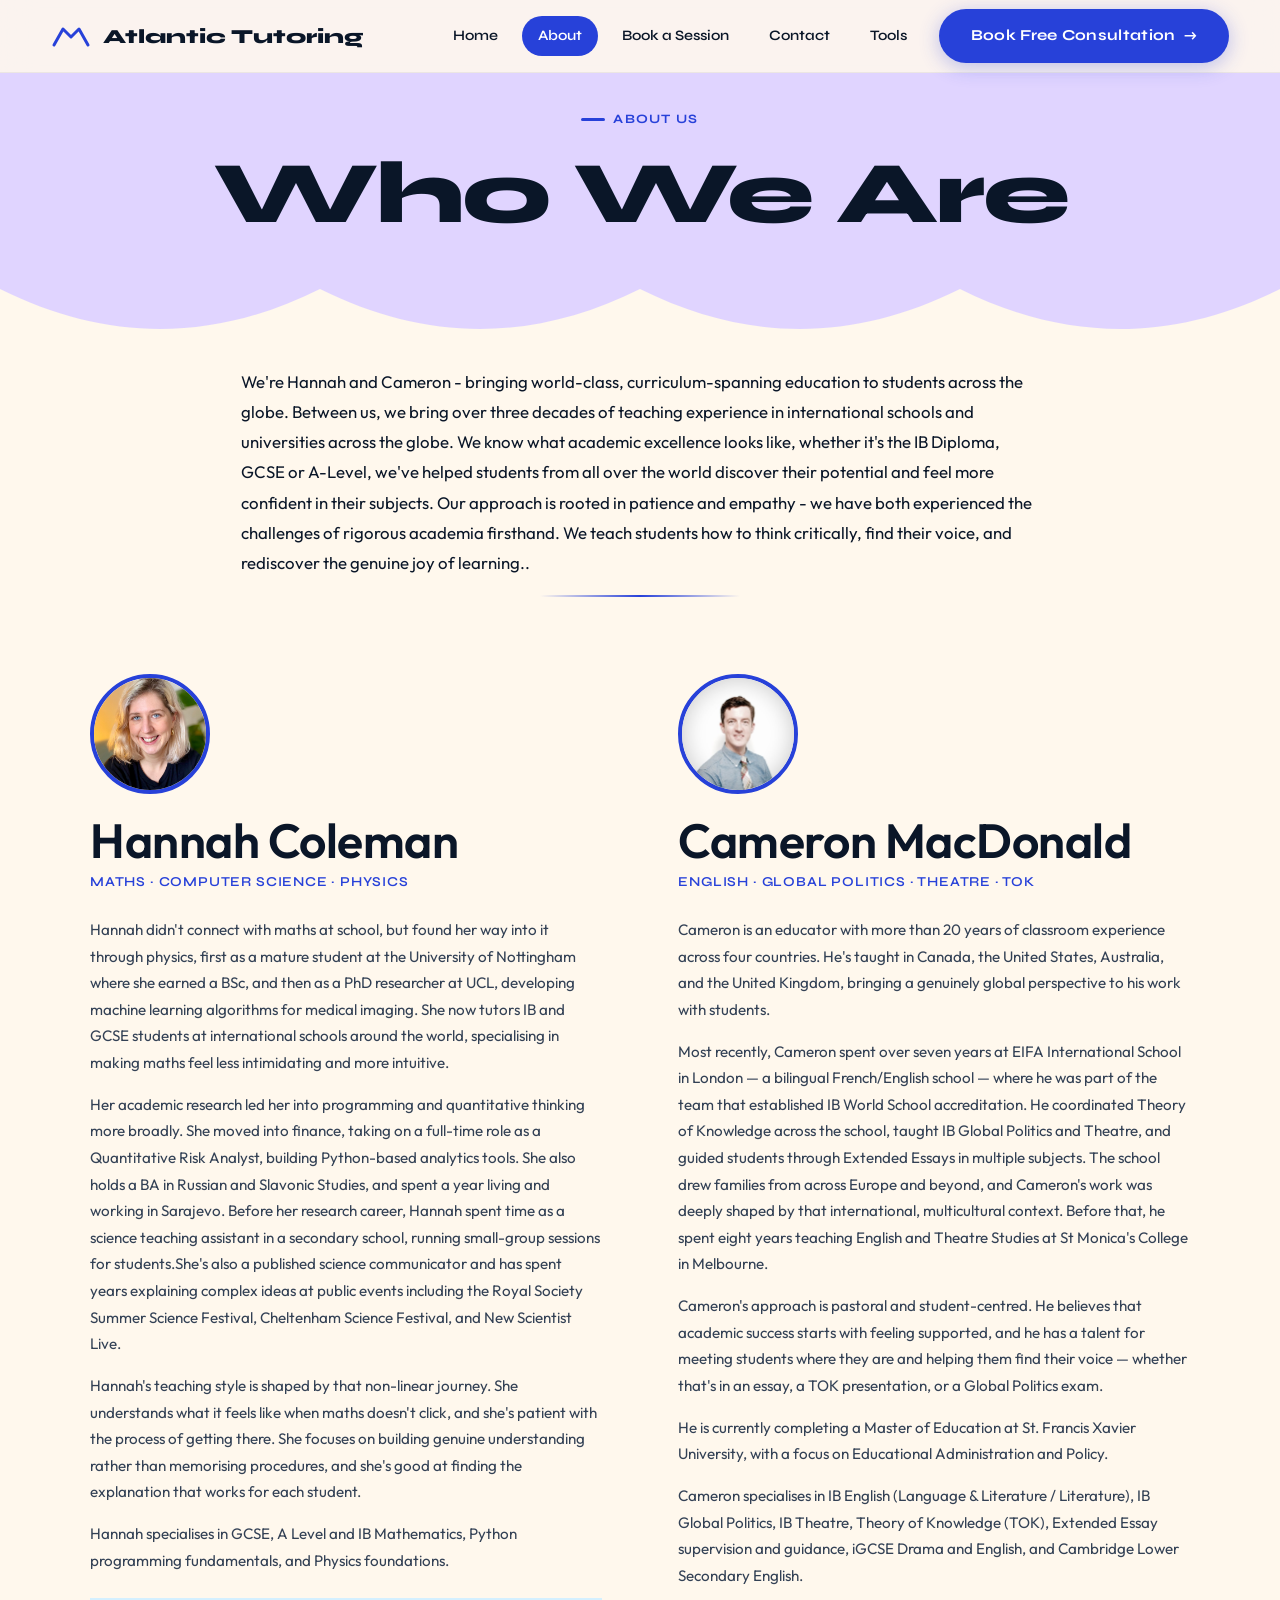
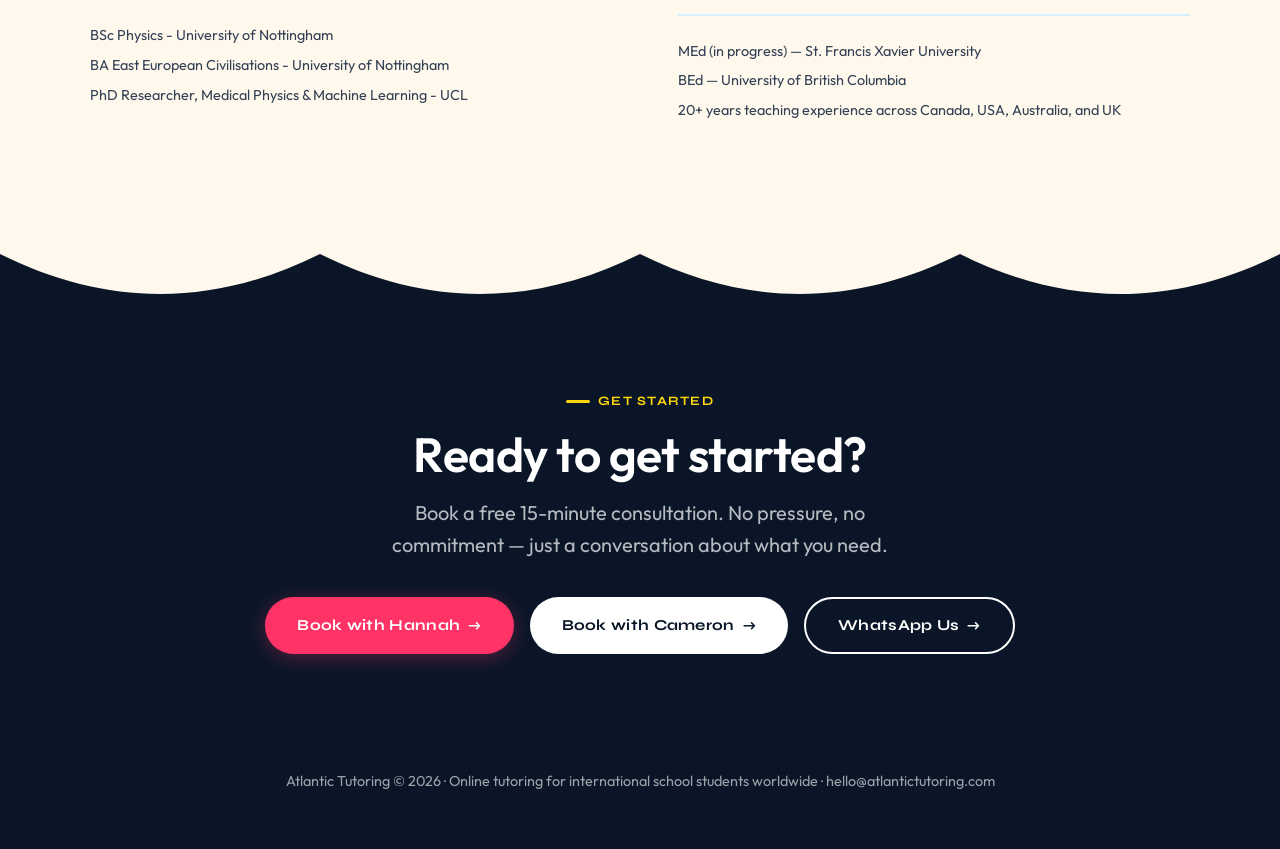
==== commit f5ba986d: "Update terminology and improve contact page layout - Replace all 'intro call' references with 'consu" ====
--- a/about.html
+++ b/about.html
@@ -17,6 +17,9 @@
     <meta property="og:site_name" content="Atlantic Tutoring">
 
     <link rel="icon" type="image/svg+xml" href="img/favicon.svg">
+    <link rel="icon" type="image/png" sizes="32x32" href="img/favicon-32.png">
+    <link rel="icon" type="image/png" sizes="256x256" href="img/favicon.png">
+    <link rel="apple-touch-icon" href="img/apple-touch-icon.png">
     <link rel="alternate" hreflang="x-default" href="https://atlantictutoring.com/" />
     <link rel="preconnect" href="https://fonts.googleapis.com">
     <link href="https://fonts.googleapis.com/css2?family=Syne:wght@400;600;700;800&family=Outfit:wght@300;400;500;600&display=swap" rel="stylesheet">
@@ -84,7 +87,7 @@
             <a href="book.html" class="nav-link">Book a Session</a>
             <a href="contact.html" class="nav-link">Contact</a>
             <a href="tools.html" class="nav-link">Tools</a>
-            <a href="book.html" class="btn btn-primary btn-arrow nav-cta">Book Free Call</a>
+            <a href="book.html" class="btn btn-primary btn-arrow nav-cta">Book Free Consultation</a>
         </div>
     </div>
 </nav>
@@ -104,7 +107,7 @@
 <section class="bg-cream section-pad" style="padding-top: clamp(16px, 2vw, 32px);">
     <div class="container-narrow reveal revealed">
         <div class="approach-text">
-            <p>We're Hannah and Cameron — bringing world-class, curriculum-spanning education to students across the globe. Between us, we bring over two decades of teaching experience in international schools and universities across the globe. We know what academic excellence looks like, whether it's the IB Diploma, GCSE or A-Level, we've helped students from all over the world discover their potential and feel more confident in their subjects. Our approach is rooted in patience and empathy - we have both experienced the challenges of rigorous academia firsthand. We teach students how to think critically, find their voice, and rediscover the genuine joy of learning..</p>
+            <p>We're Hannah and Cameron - bringing world-class, curriculum-spanning education to students across the globe. Between us, we bring over three decades of teaching experience in international schools and universities across the globe. We know what academic excellence looks like, whether it's the IB Diploma, GCSE or A-Level, we've helped students from all over the world discover their potential and feel more confident in their subjects. Our approach is rooted in patience and empathy - we have both experienced the challenges of rigorous academia firsthand. We teach students how to think critically, find their voice, and rediscover the genuine joy of learning..</p>
         </div>
         <div class="divider-line"></div>
     </div>
@@ -175,7 +178,7 @@
     <div class="reveal revealed">
         <span class="section-badge">Get Started</span>
         <h2>Ready to get started?</h2>
-        <p class="subtitle" style="color:rgba(255,255,255,0.7);">Book a free 15-minute intro call. No pressure, no commitment — just a conversation about what you need.</p>
+        <p class="subtitle" style="color:rgba(255,255,255,0.7);">Book a free 15-minute consultation. No pressure, no commitment — just a conversation about what you need.</p>
         <div class="cta-buttons">
             <a href="book.html" class="btn btn-accent btn-arrow">Book with Hannah</a>
             <a href="book.html" class="btn btn-white btn-arrow">Book with Cameron</a>
--- a/css/style.css
+++ b/css/style.css
@@ -13,6 +13,8 @@
 button{font:inherit;cursor:pointer;border:none;background:none}
 
 h1,h2,h3,h4{font-family:'Syne',sans-serif;font-weight:800;line-height:1.1;letter-spacing:-0.03em;color:var(--text)}
+h2,.h2{font-family:'Outfit',sans-serif;font-weight:600;letter-spacing:-0.01em}
+h3,.h3{font-family:'Outfit',sans-serif;font-weight:600;letter-spacing:0}
 .h-display{font-size:clamp(2.8rem,7vw,5.5rem)}
 h1,.h1{font-size:clamp(2.2rem,5vw,4rem)}
 h2,.h2{font-size:clamp(1.8rem,4vw,3rem)}
@@ -222,7 +224,7 @@
 
 /* Contact */
 .contact-grid{display:flex;justify-content:center;gap:clamp(24px,4vw,48px);flex-wrap:wrap;margin-bottom:48px}
-.contact-method{flex:1 1 260px;max-width:320px;;background:var(--white);border-radius:20px;padding:clamp(28px,4vw,40px);box-shadow:0 4px 24px rgba(0,0,0,0.06);display:flex;flex-direction:column;align-items:center;text-align:center}
+.contact-method{flex:1 1 260px;max-width:320px;background:var(--white);border-radius:20px;padding:clamp(28px,4vw,40px);box-shadow:0 4px 24px rgba(0,0,0,0.06);display:flex;flex-direction:column;align-items:center;text-align:center;margin:0 auto}
 .contact-method h3{margin-bottom:8px}
 .contact-method p{color:var(--text-light);margin-bottom:20px}
 .contact-form-wrapper{max-width:560px;margin:0 auto}
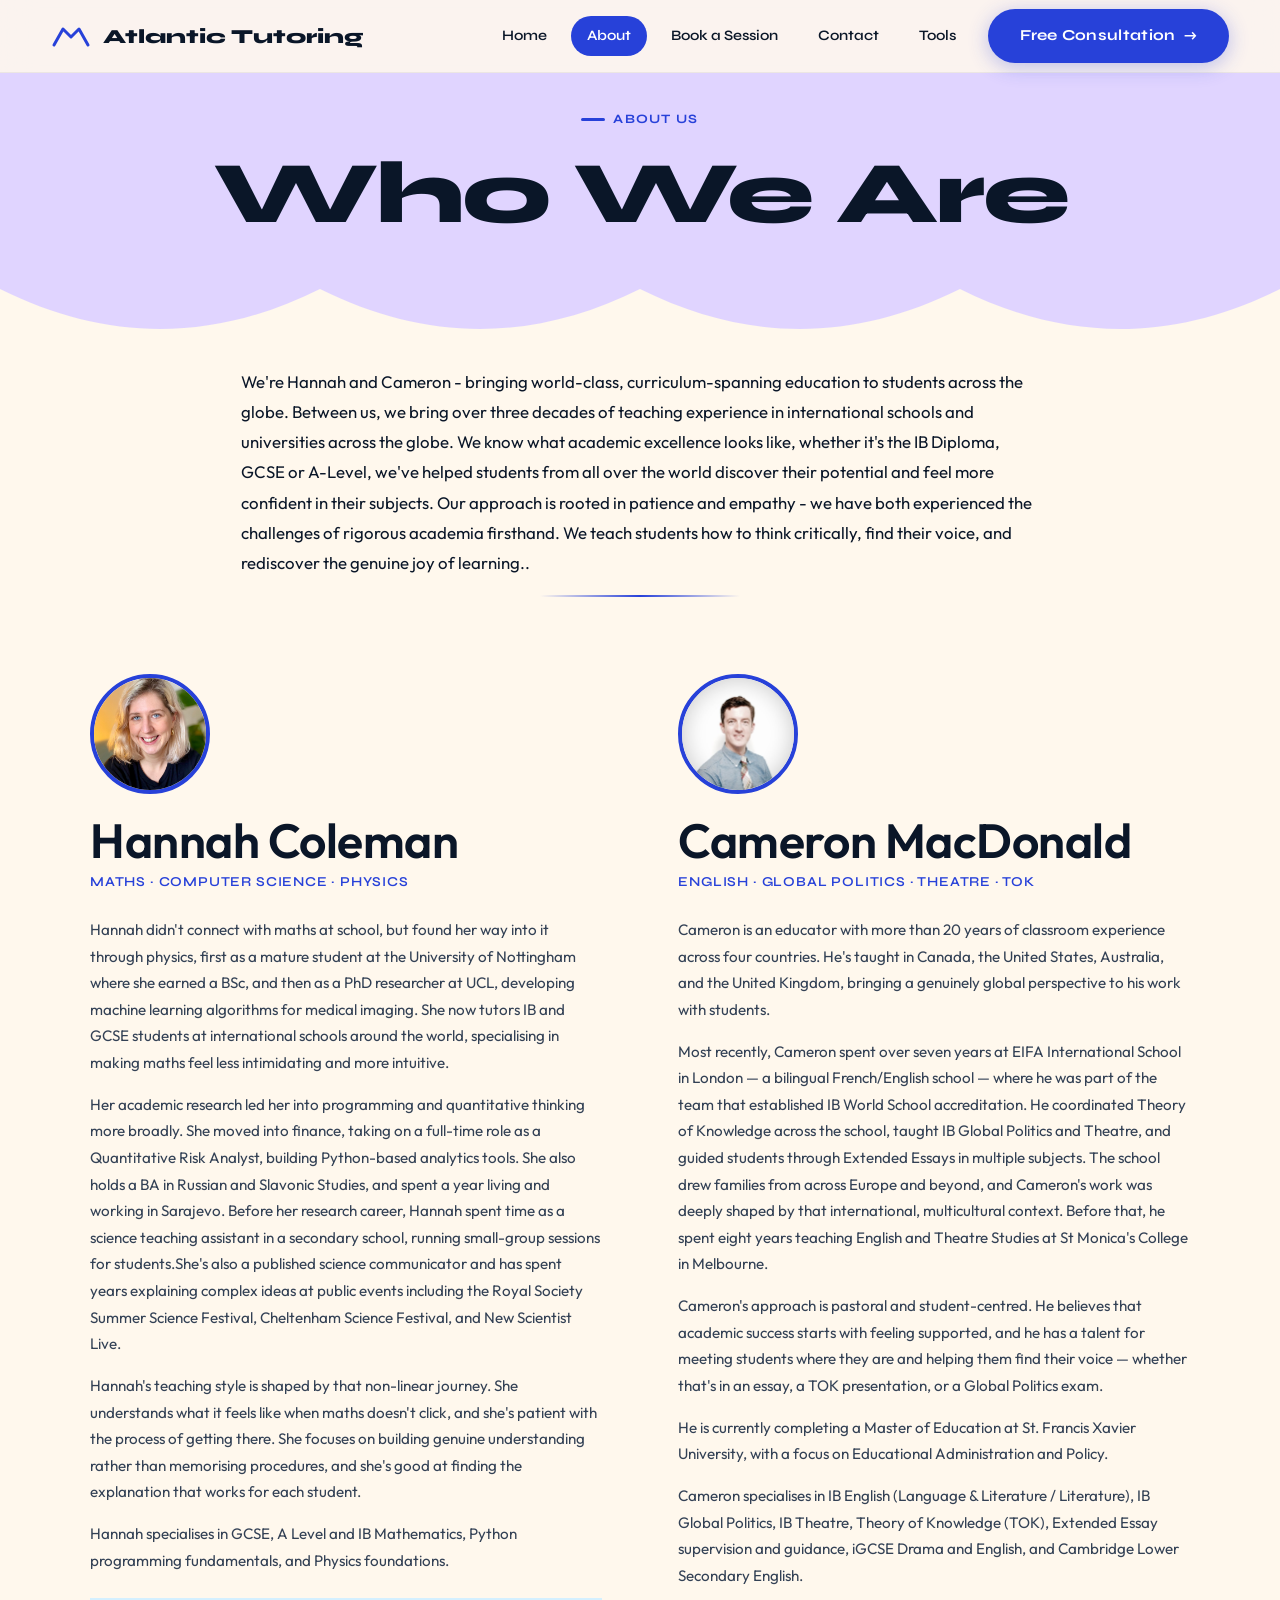
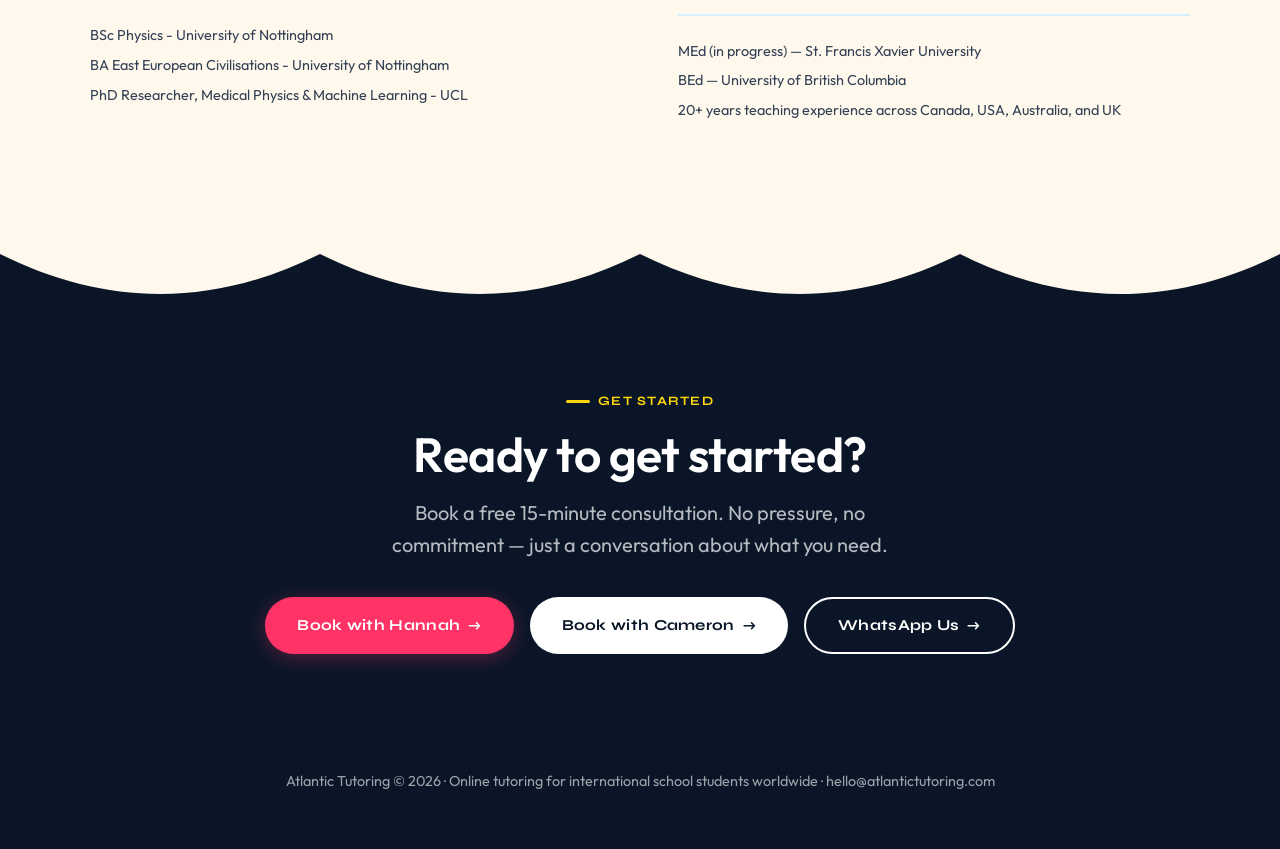
==== commit fc2d1e2d: "Revert brand name to 'Atlantic Tutoring' and update navigation buttons - Remove 'International' from" ====
--- a/about.html
+++ b/about.html
@@ -87,7 +87,7 @@
             <a href="book.html" class="nav-link">Book a Session</a>
             <a href="contact.html" class="nav-link">Contact</a>
             <a href="tools.html" class="nav-link">Tools</a>
-            <a href="book.html" class="btn btn-primary btn-arrow nav-cta">Book Free Consultation</a>
+            <a href="book.html" class="btn btn-primary btn-arrow nav-cta">Free Consultation</a>
         </div>
     </div>
 </nav>
